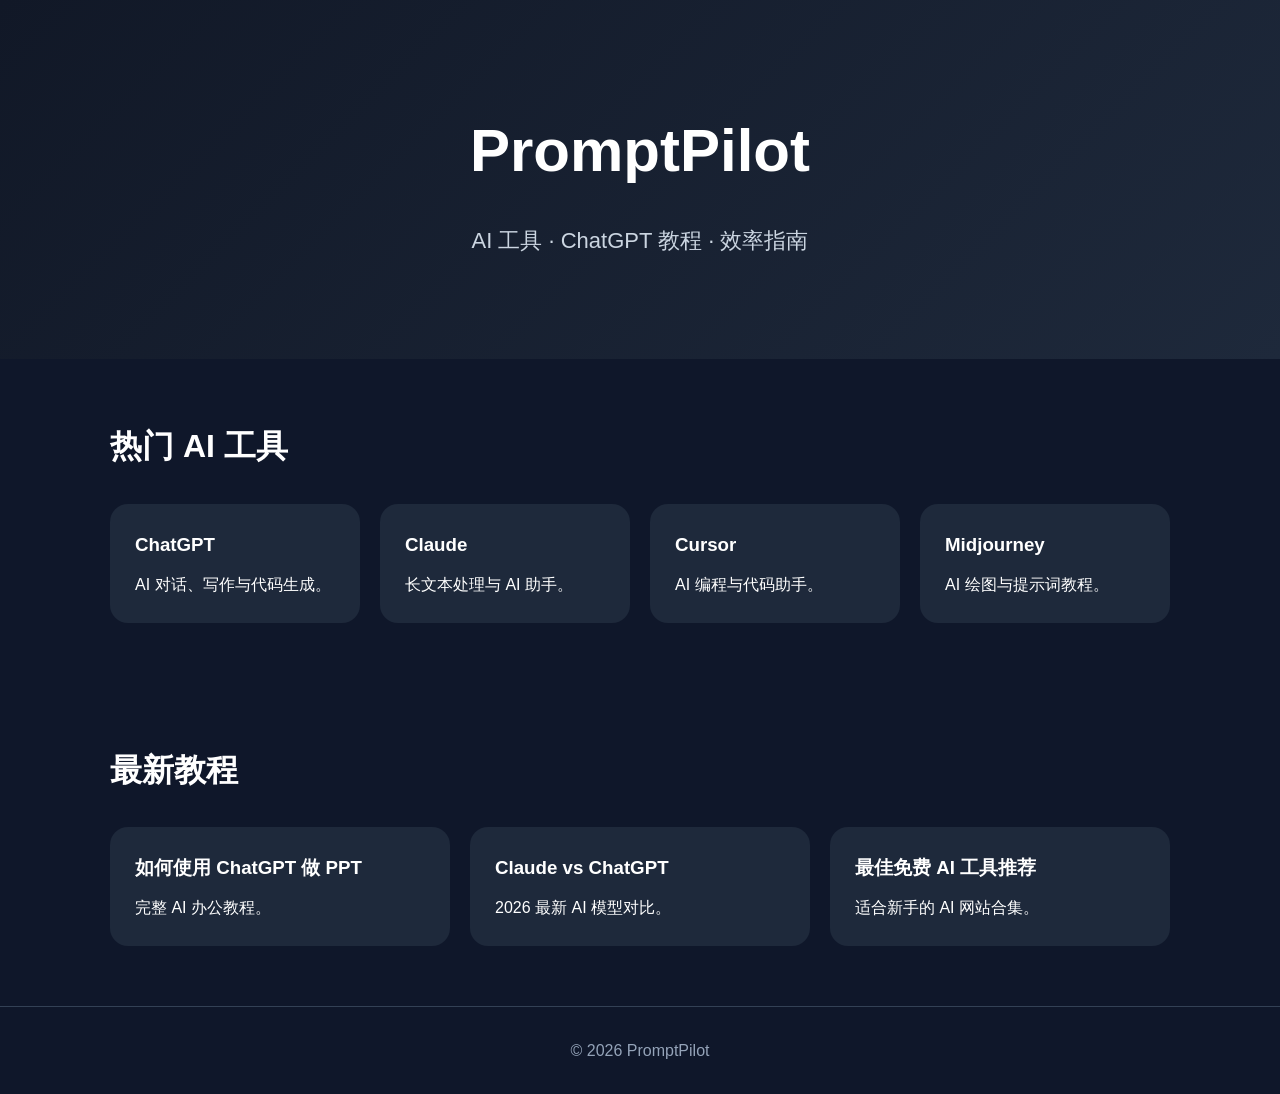
==== index.html @ 41e195f7 "Create index.html for PromptPilot website Add a new HTML file for the PromptPilot website with secti" ====
<!DOCTYPE html>
<html lang="zh-CN">
<head>
  <meta charset="UTF-8" />
  <meta name="viewport" content="width=device-width, initial-scale=1.0"/>

  <title>PromptPilot - AI 工具与教程</title>

  <meta name="description" content="免费 AI 工具、ChatGPT 教程、Claude 使用指南、AI 效率工具推荐。" />

  <style>
    *{
      margin:0;
      padding:0;
      box-sizing:border-box;
    }

    body{
      font-family:Arial,sans-serif;
      background:#0f172a;
      color:white;
      line-height:1.7;
    }

    header{
      padding:100px 20px;
      text-align:center;
      background:linear-gradient(135deg,#111827,#1e293b);
    }

    header h1{
      font-size:60px;
      margin-bottom:20px;
    }

    header p{
      color:#cbd5e1;
      font-size:22px;
    }

    .container{
      max-width:1100px;
      margin:auto;
      padding:60px 20px;
    }

    h2{
      margin-bottom:30px;
      font-size:32px;
    }

    .grid{
      display:grid;
      grid-template-columns:repeat(auto-fit,minmax(250px,1fr));
      gap:20px;
    }

    .card{
      background:#1e293b;
      padding:25px;
      border-radius:18px;
      transition:0.3s;
    }

    .card:hover{
      transform:translateY(-6px);
    }

    .card h3{
      margin-bottom:10px;
    }

    footer{
      border-top:1px solid #334155;
      text-align:center;
      padding:30px;
      color:#94a3b8;
    }
  </style>
</head>

<body>

<header>
  <h1>PromptPilot</h1>
  <p>AI 工具 · ChatGPT 教程 · 效率指南</p >
</header>

<section class="container">

  <h2>热门 AI 工具</h2>

  <div class="grid">

    <div class="card">
      <h3>ChatGPT</h3>
      <p>AI 对话、写作与代码生成。</p >
    </div>

    <div class="card">
      <h3>Claude</h3>
      <p>长文本处理与 AI 助手。</p >
    </div>

    <div class="card">
      <h3>Cursor</h3>
      <p>AI 编程与代码助手。</p >
    </div>

    <div class="card">
      <h3>Midjourney</h3>
      <p>AI 绘图与提示词教程。</p >
    </div>

  </div>

</section>

<section class="container">

  <h2>最新教程</h2>

  <div class="grid">

    <div class="card">
      <h3>如何使用 ChatGPT 做 PPT</h3>
      <p>完整 AI 办公教程。</p >
    </div>

    <div class="card">
      <h3>Claude vs ChatGPT</h3>
      <p>2026 最新 AI 模型对比。</p >
    </div>

    <div class="card">
      <h3>最佳免费 AI 工具推荐</h3>
      <p>适合新手的 AI 网站合集。</p >
    </div>

  </div>

</section>

<footer>
  © 2026 PromptPilot
</footer>

</body>
</html>
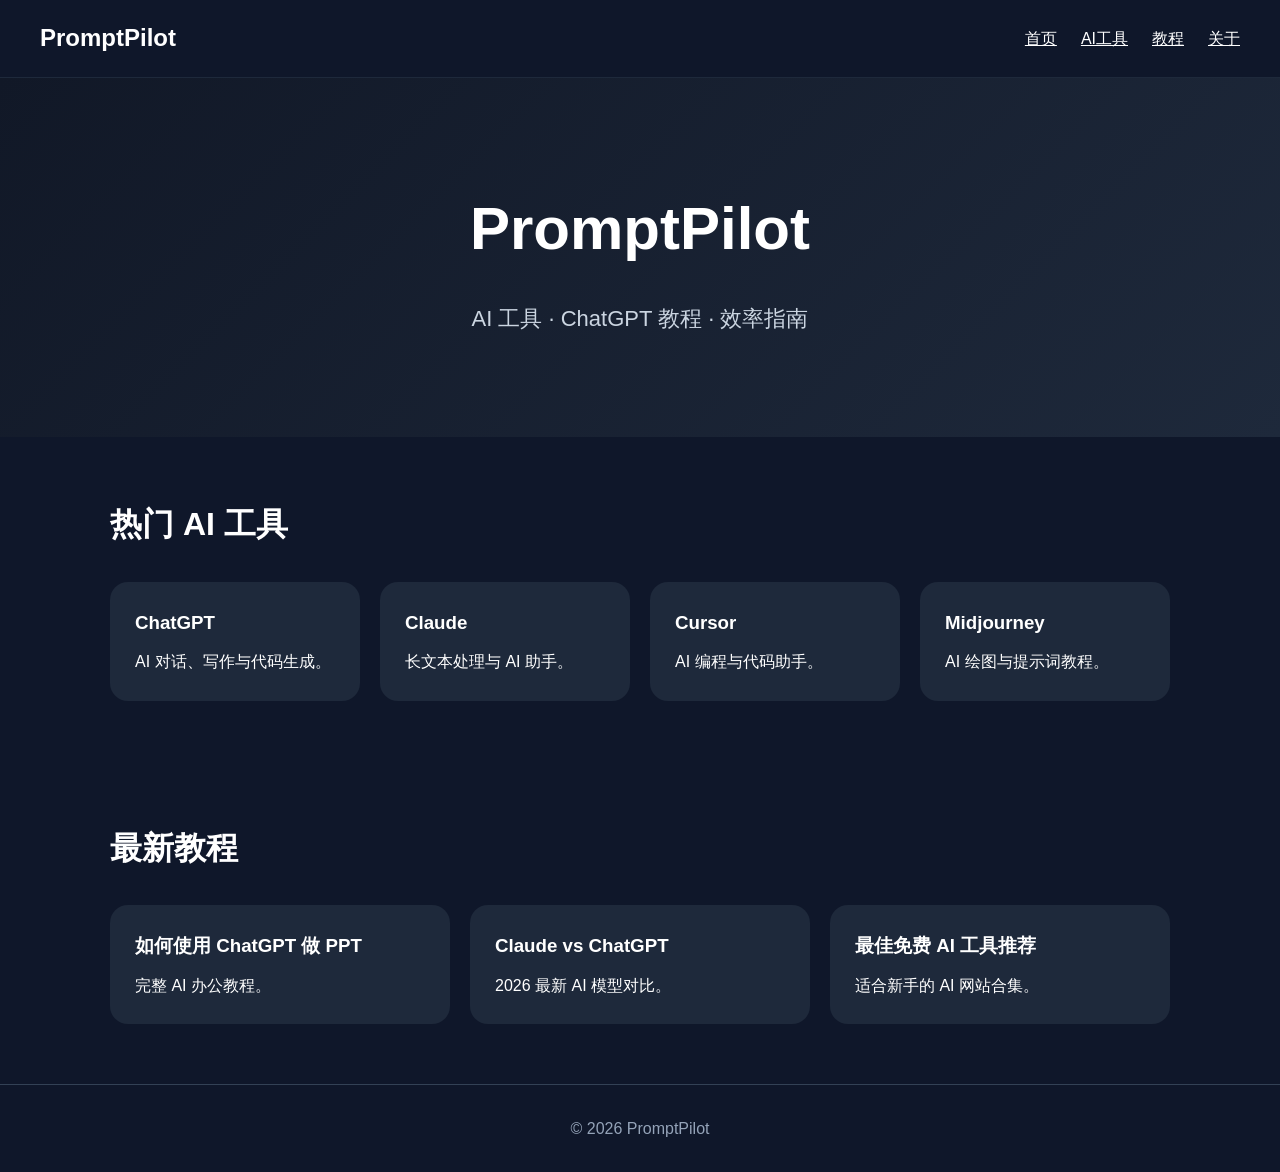
==== commit 45e7cb9b: "Add sticky navigation bar to index.html" ====
--- a/index.html
+++ b/index.html
@@ -80,7 +80,20 @@
 </head>
 
 <body>
+  <nav style="position:sticky;top:0;background:#0f172a;padding:18px 40px;display:flex;justify-content:space-between;align-items:center;border-bottom:1px solid #1e293b;z-index:999;">
 
+<div style="font-size:24px;font-weight:bold;">
+PromptPilot
+</div>
+
+<div style="display:flex;gap:24px;">
+<a href=" " style="color:white;">首页</a >
+<a href="#" style="color:white;">AI工具</a >
+<a href="#" style="color:white;">教程</a >
+<a href="#" style="color:white;">关于</a >
+</div>
+
+</nav>
 <header>
   <h1>PromptPilot</h1>
   <p>AI 工具 · ChatGPT 教程 · 效率指南</p >
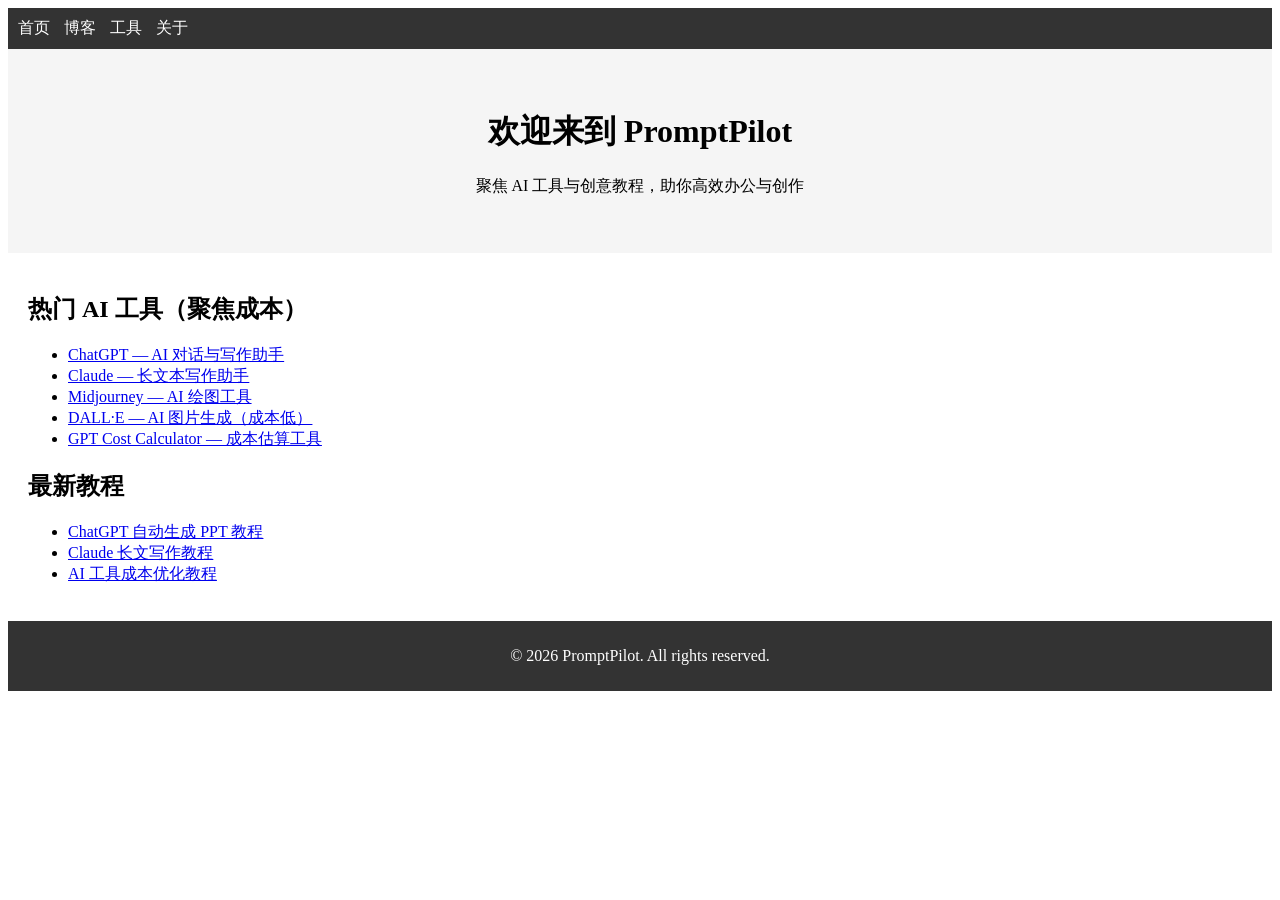
==== commit 1bf01ea5: "Refactor index.html with updated content and structure Updated the HTML structure and content, inclu" ====
--- a/index.html
+++ b/index.html
@@ -1,162 +1,54 @@
 <!DOCTYPE html>
 <html lang="zh-CN">
 <head>
-  <meta charset="UTF-8" />
-  <meta name="viewport" content="width=device-width, initial-scale=1.0"/>
+  <meta charset="UTF-8">
+  <meta name="viewport" content="width=device-width, initial-scale=1.0">
+  <title>PromptPilot — AI 工具与创意教程导航站</title>
+  <meta name="description" content="PromptPilot 提供最实用的 AI 工具与创意教程，帮助你提升办公、写作和设计效率。">
+  <meta name="robots" content="index, follow">
+  <link rel="stylesheet" href="style.css">
+</head>
+<body>
+  <!-- 导航栏 -->
+  <nav style="background-color:#333; padding:10px;">
+    <a href=" " style="color:white; margin-right:10px; text-decoration:none;">首页</a >
+    <a href="blog/chatgpt-tutorial.html" style="color:white; margin-right:10px; text-decoration:none;">博客</a >
+    <a href="tools/chatgpt.html" style="color:white; margin-right:10px; text-decoration:none;">工具</a >
+    <a href="about.html" style="color:white; text-decoration:none;">关于</a >
+  </nav>
 
-  <title>PromptPilot - AI 工具与教程</title>
+  <!-- Banner -->
+  <header style="padding:40px; text-align:center; background-color:#f5f5f5;">
+    <h1>欢迎来到 PromptPilot</h1>
+    <p>聚焦 AI 工具与创意教程，助你高效办公与创作</p >
+  </header>
 
-  <meta name="description" content="免费 AI 工具、ChatGPT 教程、Claude 使用指南、AI 效率工具推荐。" />
+  <main style="padding:20px;">
+    <!-- 热门工具 -->
+    <section>
+      <h2>热门 AI 工具（聚焦成本）</h2>
+      <ul>
+        <li><a href="tools/chatgpt.html">ChatGPT — AI 对话与写作助手</a ></li>
+        <li><a href="tools/claude.html">Claude — 长文本写作助手</a ></li>
+        <li><a href="tools/midjourney.html">Midjourney — AI 绘图工具</a ></li>
+        <li><a href="tools/dall-e.html">DALL·E — AI 图片生成（成本低）</a ></li>
+        <li><a href="tools/gpt-cost.html">GPT Cost Calculator — 成本估算工具</a ></li>
+      </ul>
+    </section>
 
-  <style>
-    *{
-      margin:0;
-      padding:0;
-      box-sizing:border-box;
-    }
+    <!-- 最新教程 -->
+    <section>
+      <h2>最新教程</h2>
+      <ul>
+        <li><a href="blog/chatgpt-tutorial.html">ChatGPT 自动生成 PPT 教程</a ></li>
+        <li><a href="blog/claude-tutorial.html">Claude 长文写作教程</a ></li>
+        <li><a href="blog/cost-tutorial.html">AI 工具成本优化教程</a ></li>
+      </ul>
+    </section>
+  </main>
 
-    body{
-      font-family:Arial,sans-serif;
-      background:#0f172a;
-      color:white;
-      line-height:1.7;
-    }
-
-    header{
-      padding:100px 20px;
-      text-align:center;
-      background:linear-gradient(135deg,#111827,#1e293b);
-    }
-
-    header h1{
-      font-size:60px;
-      margin-bottom:20px;
-    }
-
-    header p{
-      color:#cbd5e1;
-      font-size:22px;
-    }
-
-    .container{
-      max-width:1100px;
-      margin:auto;
-      padding:60px 20px;
-    }
-
-    h2{
-      margin-bottom:30px;
-      font-size:32px;
-    }
-
-    .grid{
-      display:grid;
-      grid-template-columns:repeat(auto-fit,minmax(250px,1fr));
-      gap:20px;
-    }
-
-    .card{
-      background:#1e293b;
-      padding:25px;
-      border-radius:18px;
-      transition:0.3s;
-    }
-
-    .card:hover{
-      transform:translateY(-6px);
-    }
-
-    .card h3{
-      margin-bottom:10px;
-    }
-
-    footer{
-      border-top:1px solid #334155;
-      text-align:center;
-      padding:30px;
-      color:#94a3b8;
-    }
-  </style>
-</head>
-
-<body>
-  <nav style="position:sticky;top:0;background:#0f172a;padding:18px 40px;display:flex;justify-content:space-between;align-items:center;border-bottom:1px solid #1e293b;z-index:999;">
-
-<div style="font-size:24px;font-weight:bold;">
-PromptPilot
-</div>
-
-<div style="display:flex;gap:24px;">
-<a href=" " style="color:white;">首页</a >
-<a href="#" style="color:white;">AI工具</a >
-<a href="#" style="color:white;">教程</a >
-<a href="#" style="color:white;">关于</a >
-</div>
-
-</nav>
-<header>
-  <h1>PromptPilot</h1>
-  <p>AI 工具 · ChatGPT 教程 · 效率指南</p >
-</header>
-
-<section class="container">
-
-  <h2>热门 AI 工具</h2>
-
-  <div class="grid">
-
-    <div class="card">
-      <h3>ChatGPT</h3>
-      <p>AI 对话、写作与代码生成。</p >
-    </div>
-
-    <div class="card">
-      <h3>Claude</h3>
-      <p>长文本处理与 AI 助手。</p >
-    </div>
-
-    <div class="card">
-      <h3>Cursor</h3>
-      <p>AI 编程与代码助手。</p >
-    </div>
-
-    <div class="card">
-      <h3>Midjourney</h3>
-      <p>AI 绘图与提示词教程。</p >
-    </div>
-
-  </div>
-
-</section>
-
-<section class="container">
-
-  <h2>最新教程</h2>
-
-  <div class="grid">
-
-    <div class="card">
-      <h3>如何使用 ChatGPT 做 PPT</h3>
-      <p>完整 AI 办公教程。</p >
-    </div>
-
-    <div class="card">
-      <h3>Claude vs ChatGPT</h3>
-      <p>2026 最新 AI 模型对比。</p >
-    </div>
-
-    <div class="card">
-      <h3>最佳免费 AI 工具推荐</h3>
-      <p>适合新手的 AI 网站合集。</p >
-    </div>
-
-  </div>
-
-</section>
-
-<footer>
-  © 2026 PromptPilot
-</footer>
-
+  <footer style="background-color:#333; color:white; padding:10px; text-align:center;">
+    <p>© 2026 PromptPilot. All rights reserved.</p >
+  </footer>
 </body>
 </html>
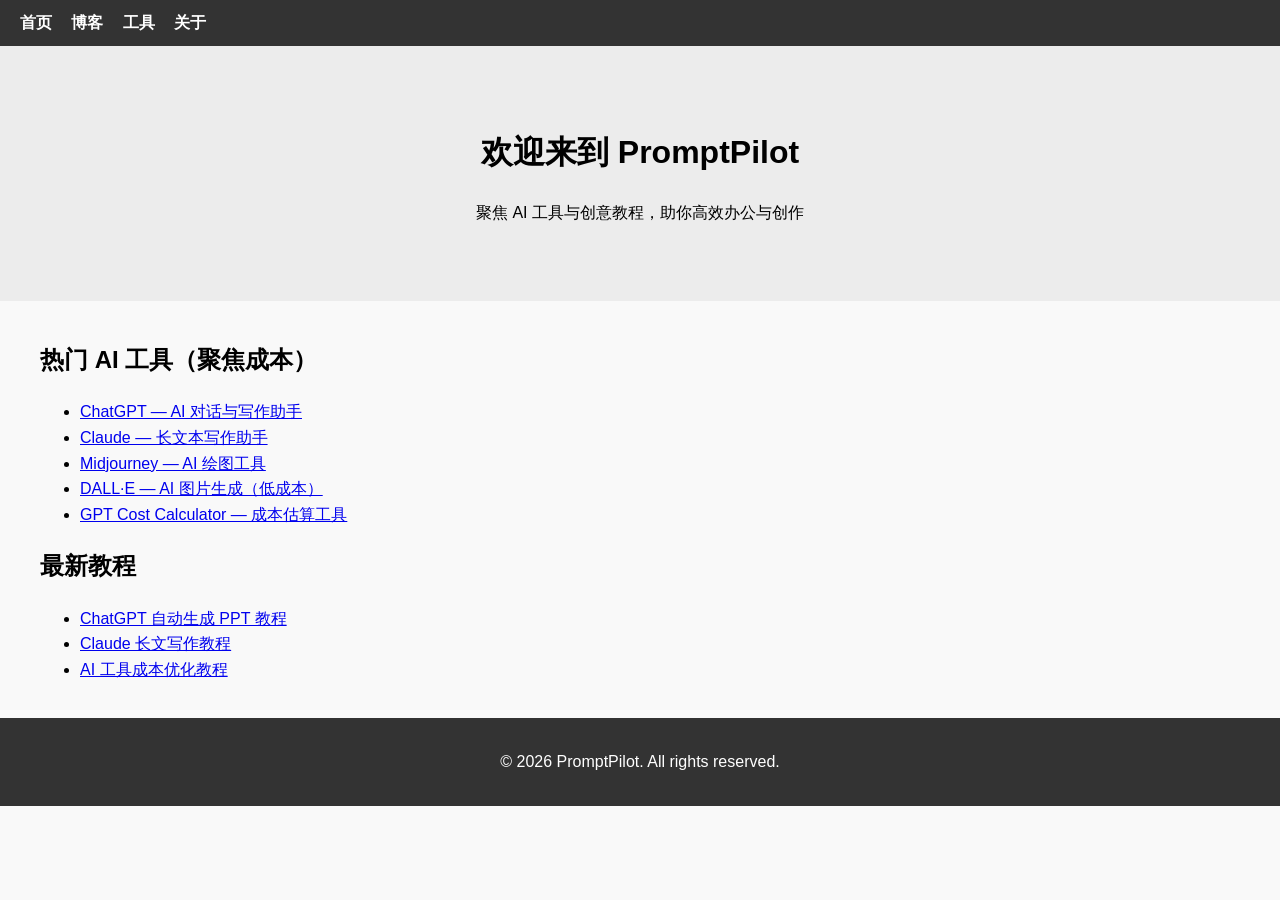
==== commit ee22a87c: "Update index.html" ====
--- a/index.html
+++ b/index.html
@@ -1,6 +1,7 @@
 <!DOCTYPE html>
 <html lang="zh-CN">
 <head>
+  <link rel="stylesheet" href="style.css">
   <meta charset="UTF-8">
   <meta name="viewport" content="width=device-width, initial-scale=1.0">
   <title>PromptPilot — AI 工具与创意教程导航站</title>
@@ -8,47 +9,44 @@
   <meta name="robots" content="index, follow">
   <link rel="stylesheet" href="style.css">
 </head>
-<body>
-  <!-- 导航栏 -->
-  <nav style="background-color:#333; padding:10px;">
-    <a href=" " style="color:white; margin-right:10px; text-decoration:none;">首页</a >
-    <a href="blog/chatgpt-tutorial.html" style="color:white; margin-right:10px; text-decoration:none;">博客</a >
-    <a href="tools/chatgpt.html" style="color:white; margin-right:10px; text-decoration:none;">工具</a >
-    <a href="about.html" style="color:white; text-decoration:none;">关于</a >
-  </nav>
+<body><nav>
+  <a href=" ">首页</a >
+  <a href="blog/chatgpt-tutorial.html">博客</a >
+  <a href="tools/chatgpt.html">工具</a >
+  <a href="about.html">关于</a >
+</nav>
 
-  <!-- Banner -->
-  <header style="padding:40px; text-align:center; background-color:#f5f5f5;">
-    <h1>欢迎来到 PromptPilot</h1>
-    <p>聚焦 AI 工具与创意教程，助你高效办公与创作</p >
-  </header>
+<header>
+  <h1>欢迎来到 PromptPilot</h1>
+  <p>聚焦 AI 工具与创意教程，助你高效办公与创作</p >
+</header>
 
-  <main style="padding:20px;">
-    <!-- 热门工具 -->
-    <section>
-      <h2>热门 AI 工具（聚焦成本）</h2>
-      <ul>
-        <li><a href="tools/chatgpt.html">ChatGPT — AI 对话与写作助手</a ></li>
-        <li><a href="tools/claude.html">Claude — 长文本写作助手</a ></li>
-        <li><a href="tools/midjourney.html">Midjourney — AI 绘图工具</a ></li>
-        <li><a href="tools/dall-e.html">DALL·E — AI 图片生成（成本低）</a ></li>
-        <li><a href="tools/gpt-cost.html">GPT Cost Calculator — 成本估算工具</a ></li>
-      </ul>
-    </section>
+<main>
+  <section>
+    <h2>热门 AI 工具（聚焦成本）</h2>
+    <ul>
+      <li><a href="tools/chatgpt.html">ChatGPT — AI 对话与写作助手</a ></li>
+      <li><a href="tools/claude.html">Claude — 长文本写作助手</a ></li>
+      <li><a href="tools/midjourney.html">Midjourney — AI 绘图工具</a ></li>
+      <li><a href="tools/dall-e.html">DALL·E — AI 图片生成（低成本）</a ></li>
+      <li><a href="tools/gpt-cost.html">GPT Cost Calculator — 成本估算工具</a ></li>
+    </ul>
+  </section>
 
-    <!-- 最新教程 -->
-    <section>
-      <h2>最新教程</h2>
-      <ul>
-        <li><a href="blog/chatgpt-tutorial.html">ChatGPT 自动生成 PPT 教程</a ></li>
-        <li><a href="blog/claude-tutorial.html">Claude 长文写作教程</a ></li>
-        <li><a href="blog/cost-tutorial.html">AI 工具成本优化教程</a ></li>
-      </ul>
-    </section>
-  </main>
+  <section>
+    <h2>最新教程</h2>
+    <ul>
+      <li><a href="blog/chatgpt-tutorial.html">ChatGPT 自动生成 PPT 教程</a ></li>
+      <li><a href="blog/claude-tutorial.html">Claude 长文写作教程</a ></li>
+      <li><a href="blog/cost-tutorial.html">AI 工具成本优化教程</a ></li>
+    </ul>
+  </section>
+</main>
 
-  <footer style="background-color:#333; color:white; padding:10px; text-align:center;">
-    <p>© 2026 PromptPilot. All rights reserved.</p >
-  </footer>
+<footer>
+  <p>© 2026 PromptPilot. All rights reserved.</p >
+</footer>
+  
+  
 </body>
 </html>
--- a/style.css
+++ b/style.css
@@ -0,0 +1,47 @@
+body {
+  font-family: "Helvetica Neue", Arial, sans-serif;
+  margin: 0;
+  padding: 0;
+  background-color: #f9f9f9;
+  line-height: 1.6;
+}
+
+nav {
+  background-color: #333;
+  color: white;
+  padding: 10px 20px;
+}
+
+nav a {
+  color: white;
+  margin-right: 15px;
+  text-decoration: none;
+  font-weight: bold;
+}
+
+nav a:hover {
+  text-decoration: underline;
+}
+
+header {
+  text-align: center;
+  padding: 60px 20px;
+  background-color: #ececec;
+}
+
+main {
+  padding: 20px 40px;
+}
+
+footer {
+  background-color: #333;
+  color: white;
+  padding: 15px 20px;
+  text-align: center;
+}
+
+@media (max-width: 768px) {
+  body { padding: 10px; }
+  nav { text-align: center; }
+  nav a { display: block; margin: 5px 0; }
+}
--- a/style.css
+++ b/style.css
@@ -0,0 +1,47 @@
+body {
+  font-family: "Helvetica Neue", Arial, sans-serif;
+  margin: 0;
+  padding: 0;
+  background-color: #f9f9f9;
+  line-height: 1.6;
+}
+
+nav {
+  background-color: #333;
+  color: white;
+  padding: 10px 20px;
+}
+
+nav a {
+  color: white;
+  margin-right: 15px;
+  text-decoration: none;
+  font-weight: bold;
+}
+
+nav a:hover {
+  text-decoration: underline;
+}
+
+header {
+  text-align: center;
+  padding: 60px 20px;
+  background-color: #ececec;
+}
+
+main {
+  padding: 20px 40px;
+}
+
+footer {
+  background-color: #333;
+  color: white;
+  padding: 15px 20px;
+  text-align: center;
+}
+
+@media (max-width: 768px) {
+  body { padding: 10px; }
+  nav { text-align: center; }
+  nav a { display: block; margin: 5px 0; }
+}
